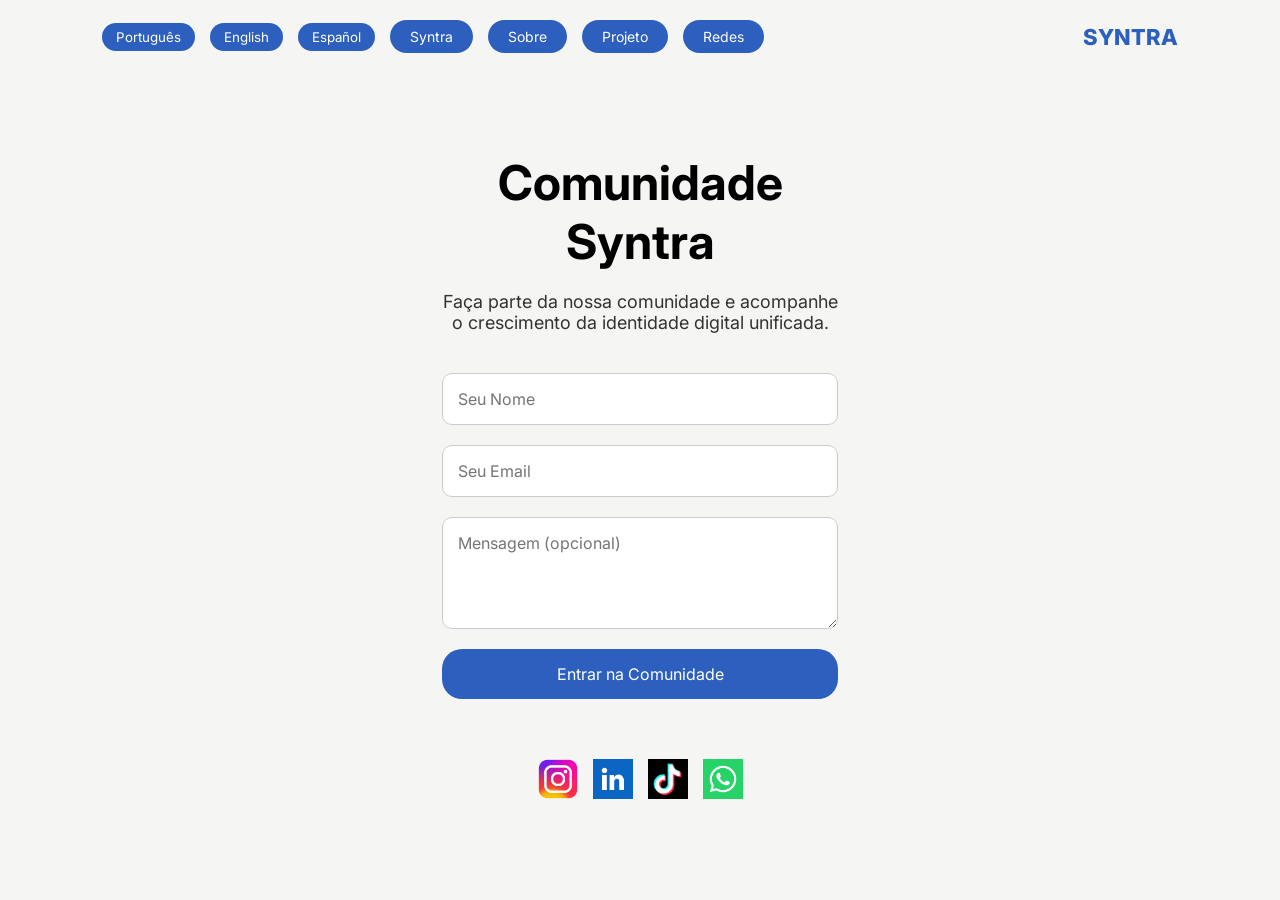
==== comunidade.html @ f82a6df7 "Add files via upload" ====
<!DOCTYPE html>
<html lang="pt">
<head>
<meta charset="UTF-8">
<meta name="viewport" content="width=device-width, initial-scale=1.0">
<title>Comunidade - Syntra</title>
<link rel="stylesheet" href="comunidade.css">
<link rel="shortcut icon" href="favicon.png" type="image/x-icon">

<link href="https://fonts.googleapis.com/css2?family=Inter:wght@300;400;600;800&display=swap" rel="stylesheet">


</head>
<body>

<header>

<div class="nav-left">

    <button class="lang-btn" onclick="setLang('pt')">Português</button>
    <button class="lang-btn" onclick="setLang('en')">English</button>
    <button class="lang-btn" onclick="setLang('es')">Español</button>

    <a href="index.html" class="nav-btn">Syntra</a>
    <a href="sobre.html" class="nav-btn">Sobre</a>
    <a href="projeto.html" class="nav-btn">Projeto</a>
    <a href="redes.html" class="nav-btn">Redes</a>
</div>

<div class="logo-top">SYNTRA</div>

</header>

<section class="section">

<h1 id="title">Comunidade Syntra</h1>

<p id="subtitle">
Faça parte da nossa comunidade e acompanhe o crescimento da identidade digital unificada.
</p>

<form onsubmit="return fakeSubmit()">
    <input type="text" id="name" placeholder="Seu Nome" required>
    <input type="email" id="email" placeholder="Seu Email" required>
    <textarea rows="4" id="message" placeholder="Mensagem (opcional)"></textarea>
    <button class="submit-btn" type="submit" id="btnText">Entrar na Comunidade</button>
</form>

<div class="success" id="successMsg">
Mensagem enviada com sucesso!
</div>

<!-- REDES -->
<div class="social">

    <a href="https://instagram.com" target="_blank">
        <img src="instagram.png">
    </a>

    <a href="https://linkedin.com" target="_blank">
        <img src="linkedin.png">
    </a>

    <a href="https://tiktok.com" target="_blank">
        <img src="tiktok.png">
    </a>

    <a href="https://wa.me/seunumerodetelefone" target="_blank">
        <img src="whatsapp.png">
    </a>

</div>

</section>

<script>

function fakeSubmit(){

    const name = document.getElementById("name").value;
    const message = document.getElementById("message").value;

    if(message.trim() !== ""){

        let messages = JSON.parse(localStorage.getItem("syntraMessages")) || [];

        messages.push({
            nome: name,
            mensagem: message
        });

        localStorage.setItem("syntraMessages", JSON.stringify(messages));
    }

    document.getElementById("successMsg").style.display = "block";

    document.querySelector("form").reset();

    return false;
}

function setLang(lang){

if(lang === "en"){
document.getElementById("title").innerText = "Syntra Community";
document.getElementById("subtitle").innerText = "Join our community and follow the growth of unified digital identity.";
document.getElementById("btnText").innerText = "Join the Community";
}

if(lang === "es"){
document.getElementById("title").innerText = "Comunidad Syntra";
document.getElementById("subtitle").innerText = "Forma parte de nuestra comunidad y acompaña el crecimiento de la identidad digital unificada.";
document.getElementById("btnText").innerText = "Unirse a la Comunidad";
}

if(lang === "pt"){
document.getElementById("title").innerText = "Comunidade Syntra";
document.getElementById("subtitle").innerText = "Faça parte da nossa comunidade e acompanhe o crescimento da identidade digital unificada.";
document.getElementById("btnText").innerText = "Entrar na Comunidade";
}

}

</script>

</body>
</html>
---- comunidade.css ----
@charset "UTF-8";

*{
    margin:0;
    padding:0;
    box-sizing:border-box;
    font-family:'Inter', sans-serif;
}

body{
    background:#f5f5f3;
}

/* HEADER */

header{
    display:flex;
    justify-content:space-between;
    align-items:center;
    padding:20px 8%;
}

.nav-left{
    display:flex;
    gap:15px;
    align-items:center;
}

.lang-btn{
    background:#2d5fbf;
    color:white;
    padding:6px 14px;
    border-radius:20px;
    border:none;
    cursor:pointer;
}

.nav-btn{
    background:#2d5fbf;
    color:white;
    padding:8px 20px;
    border-radius:20px;
    text-decoration:none;
    font-size:14px;
}

.logo-top{
    font-weight:800;
    color:#2d5fbf;
    font-size:22px;
}

/* SECTION */

.section{
    padding:80px 8%;
    max-width:600px;
    margin:auto;
    text-align:center;
}

.section h1{
    font-size:48px;
    margin-bottom:20px;
}

.section p{
    margin-bottom:40px;
    font-size:18px;
    color:#333;
}

/* FORM */

form{
    display:flex;
    flex-direction:column;
    gap:20px;
}

input, textarea{
    padding:15px;
    border-radius:10px;
    border:1px solid #ccc;
    font-size:16px;
}

button.submit-btn{
    background:#2d5fbf;
    color:white;
    padding:15px;
    border:none;
    border-radius:20px;
    cursor:pointer;
    font-size:16px;
    transition:0.3s;
}

button.submit-btn:hover{
    opacity:0.9;
}

/* SOCIAL */

.social{
    margin-top:60px;
    display:flex;
    justify-content:center;
    gap:15px;
}

.social img{
    width:40px;
    cursor:pointer;
}

.success{
    margin-top:20px;
    color:green;
    display:none;
}
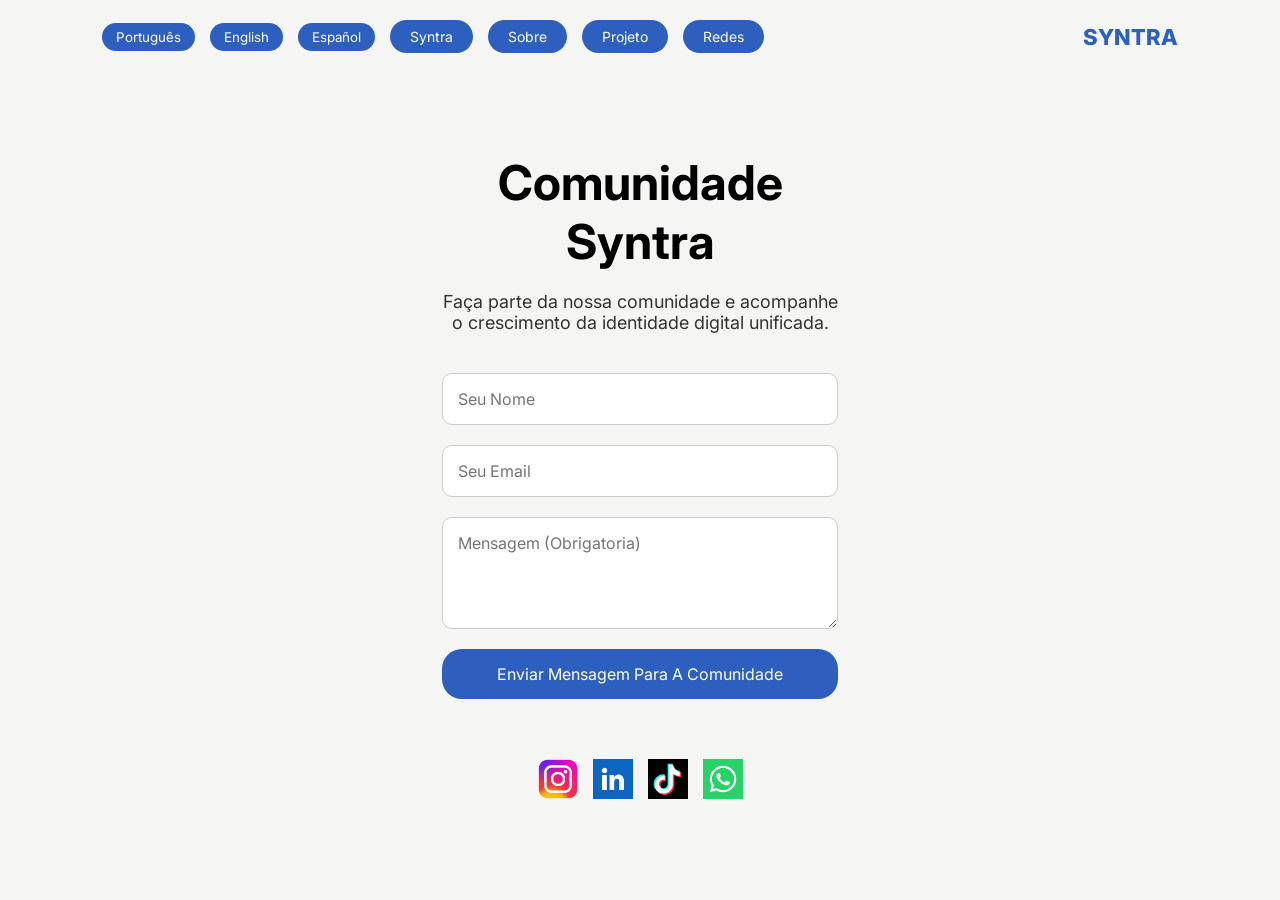
==== commit c99ff884: "Ajustes no codigo fonte de mensagens a comunidade." ====
--- a/comunidade.html
+++ b/comunidade.html
@@ -42,8 +42,8 @@
 <form onsubmit="return fakeSubmit()">
     <input type="text" id="name" placeholder="Seu Nome" required>
     <input type="email" id="email" placeholder="Seu Email" required>
-    <textarea rows="4" id="message" placeholder="Mensagem (opcional)"></textarea>
-    <button class="submit-btn" type="submit" id="btnText">Entrar na Comunidade</button>
+    <textarea rows="4" id="message" placeholder="Mensagem (Obrigatoria)"></textarea>
+    <button class="submit-btn" type="submit" id="btnText">Enviar Mensagem Para A Comunidade</button>
 </form>
 
 <div class="success" id="successMsg">
@@ -124,4 +124,5 @@
 </script>
 
 </body>
-</html>+
+</html>
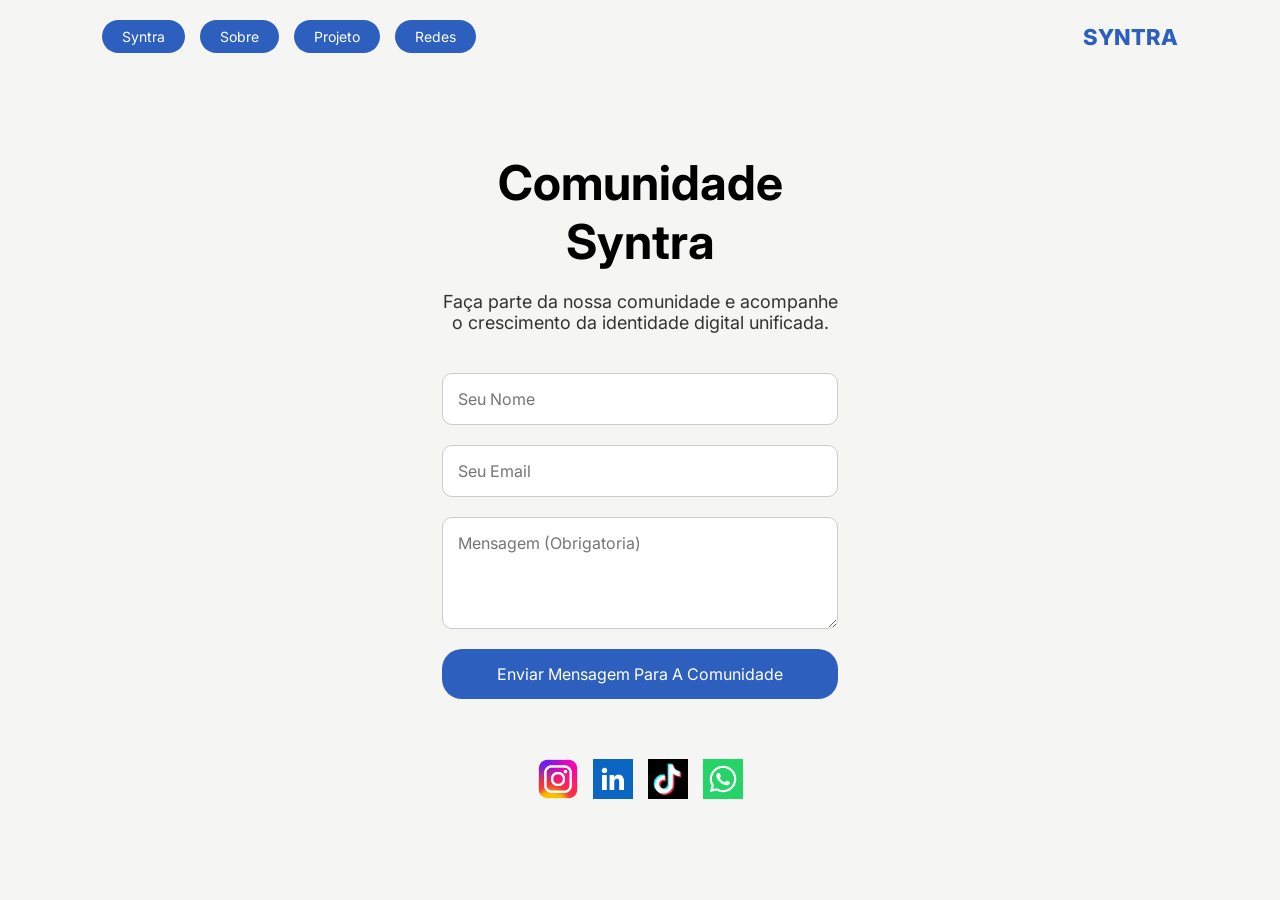
==== commit 4af001ee: "Fix HTML structure and remove duplicate elements" ====
--- a/comunidade.html
+++ b/comunidade.html
@@ -16,11 +16,6 @@
 <header>
 
 <div class="nav-left">
-
-    <button class="lang-btn" onclick="setLang('pt')">Português</button>
-    <button class="lang-btn" onclick="setLang('en')">English</button>
-    <button class="lang-btn" onclick="setLang('es')">Español</button>
-
     <a href="index.html" class="nav-btn">Syntra</a>
     <a href="sobre.html" class="nav-btn">Sobre</a>
     <a href="projeto.html" class="nav-btn">Projeto</a>
@@ -123,6 +118,10 @@
 
 </script>
 
+<meta name="viewport" content="width=device-width, initial-scale=1.0">
+    
 </body>
 
 </html>
+
+
